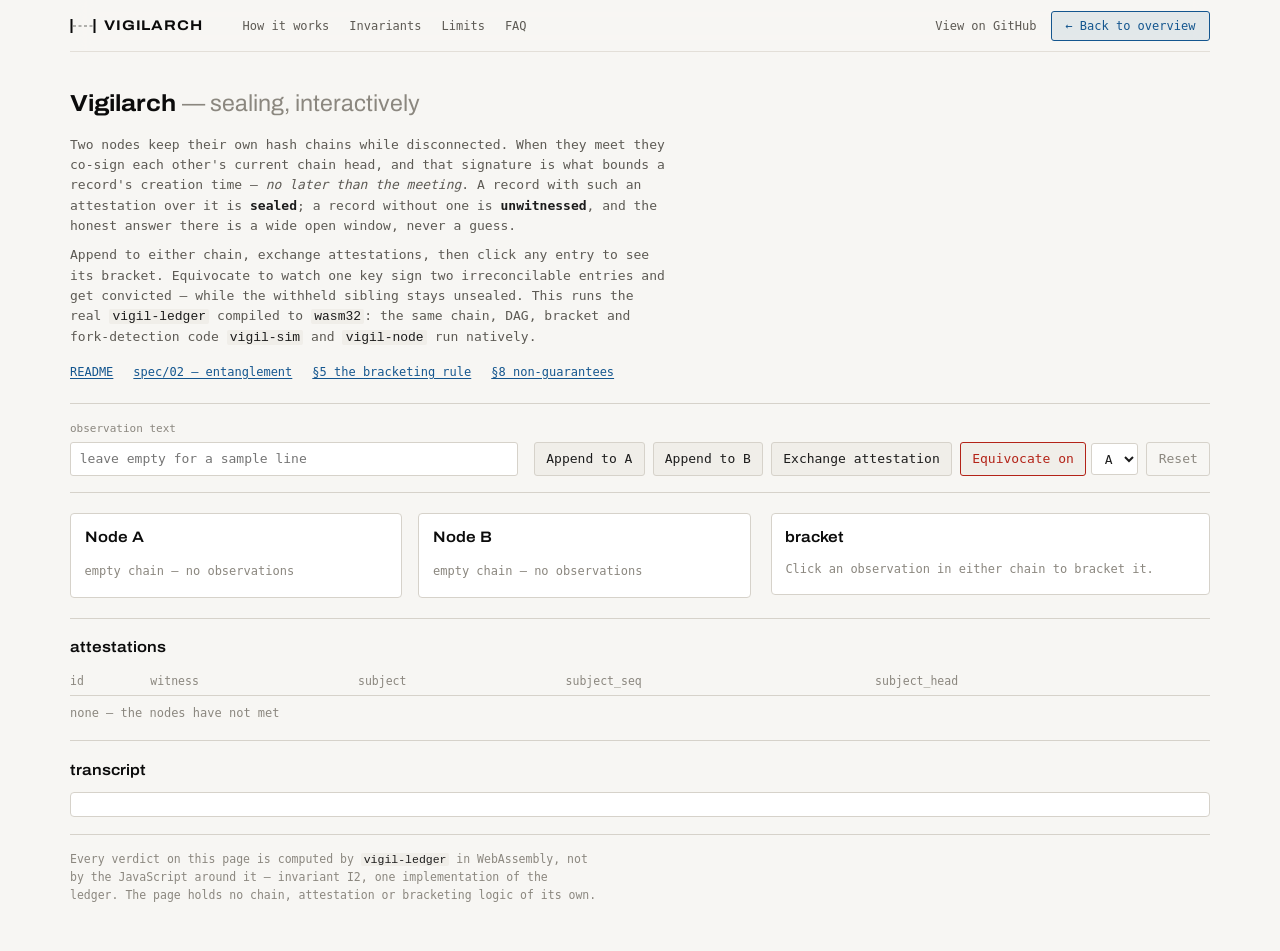
==== web/demo.html @ 1cfc1143 "feat(web): landing page in front of the demo, every claim sourced Adds a landing page at web/index.h" ====
<!doctype html>
<html lang="en">
<head>
<meta charset="utf-8">
<meta name="viewport" content="width=device-width, initial-scale=1">
<title>Vigilarch — sealing, interactively</title>
<meta name="description" content="Two disconnected nodes, one attestation exchange. The real vigil-ledger, compiled to WASM, deciding what is sealed and what is not.">
<link rel="preconnect" href="https://fonts.googleapis.com">
<link rel="preconnect" href="https://fonts.gstatic.com" crossorigin>
<link rel="stylesheet" href="https://fonts.googleapis.com/css2?family=Archivo:wdth,wght@100..125,400..800&display=swap">
<link rel="stylesheet" href="./base.css">
<link rel="stylesheet" href="./style.css">
</head>
<body>

<!-- Shared site chrome. Purely additive: app.js queries this page by id and
     touches nothing here. -->
<header class="sitenav">
  <div class="sitenav-inner">
    <a class="mark" href="./index.html" aria-label="Vigilarch home">
      <svg width="26" height="14" viewBox="0 0 26 14" fill="none" aria-hidden="true">
        <path d="M1.5 1v12" stroke="currentColor" stroke-width="2" stroke-linecap="square"/>
        <path d="M3 7h20" stroke="currentColor" stroke-width="1.2" stroke-dasharray="3 2.5" opacity=".6"/>
        <path d="M24.5 1v12" stroke="currentColor" stroke-width="2" stroke-linecap="square"/>
      </svg>
      <span class="wordmark">VIGILARCH</span>
    </a>
    <nav class="navlinks">
      <a href="./index.html#how">How it works</a>
      <a href="./index.html#invariants">Invariants</a>
      <a href="./index.html#limits">Limits</a>
      <a href="./index.html#faq">FAQ</a>
    </nav>
    <div class="navcta">
      <a class="ghost" href="https://github.com/VampiricCyborg/Vigilarch">View on GitHub</a>
      <a class="btn-primary" href="./index.html">&#8592; Back to overview</a>
    </div>
  </div>
</header>

<header class="strip">
  <h1>Vigilarch <span class="sub">— sealing, interactively</span></h1>
  <p>
    Two nodes keep their own hash chains while disconnected. When they meet they co-sign
    each other's current chain head, and that signature is what bounds a record's creation
    time — <em>no later than the meeting</em>. A record with such an attestation over it is
    <b class="k-sealed">sealed</b>; a record without one is
    <b class="k-unwitnessed">unwitnessed</b>, and the honest answer there is a wide open
    window, never a guess.
  </p>
  <p>
    Append to either chain, exchange attestations, then click any entry to see its bracket.
    Equivocate to watch one key sign two irreconcilable entries and get convicted — while the
    withheld sibling stays unsealed. This runs the real <code>vigil-ledger</code> compiled to
    <code>wasm32</code>: the same chain, DAG, bracket and fork-detection code
    <code>vigil-sim</code> and <code>vigil-node</code> run natively.
  </p>
  <nav class="links">
    <a href="https://github.com/VampiricCyborg/Vigilarch#readme">README</a>
    <a href="https://github.com/VampiricCyborg/Vigilarch/blob/main/spec/02-entanglement.md">spec/02 — entanglement</a>
    <a href="https://github.com/VampiricCyborg/Vigilarch/blob/main/spec/02-entanglement.md#5-the-bracketing-rule">§5 the bracketing rule</a>
    <a href="https://github.com/VampiricCyborg/Vigilarch/blob/main/spec/02-entanglement.md#8-non-guarantees">§8 non-guarantees</a>
  </nav>
</header>

<section class="controls" aria-label="Actions">
  <label class="field">
    <span>observation text</span>
    <input id="note-text" type="text" autocomplete="off" spellcheck="false"
           placeholder="leave empty for a sample line">
  </label>
  <div class="buttons">
    <button id="btn-append-a" type="button">Append to A</button>
    <button id="btn-append-b" type="button">Append to B</button>
    <button id="btn-exchange" type="button">Exchange attestation</button>
    <span class="equiv">
      <button id="btn-equivocate" type="button" class="danger">Equivocate on</button>
      <select id="equiv-node" aria-label="node to equivocate on">
        <option value="a">A</option>
        <option value="b">B</option>
      </select>
    </span>
    <button id="btn-reset" type="button" class="secondary">Reset</button>
  </div>
</section>

<main>
  <div class="nodes">
    <section class="node" id="node-a" aria-label="Node A chain">
      <h2>Node A <span class="pubkey" id="pubkey-a"></span></h2>
      <div class="quarantine-banner" id="quarantine-a" hidden>
        key quarantined — proven equivocation (spec/02 §6.4)
      </div>
      <ol class="chain" id="chain-a"></ol>
      <p class="empty" id="empty-a">empty chain — no observations</p>
    </section>

    <section class="node" id="node-b" aria-label="Node B chain">
      <h2>Node B <span class="pubkey" id="pubkey-b"></span></h2>
      <div class="quarantine-banner" id="quarantine-b" hidden>
        key quarantined — proven equivocation (spec/02 §6.4)
      </div>
      <ol class="chain" id="chain-b"></ol>
      <p class="empty" id="empty-b">empty chain — no observations</p>
    </section>
  </div>

  <aside class="detail" id="detail" aria-live="polite">
    <h2>bracket</h2>
    <div id="detail-body">
      <p class="empty">Click an observation in either chain to bracket it.</p>
    </div>
  </aside>
</main>

<section class="attestations" aria-label="Attestations held">
  <h2>attestations <span class="count" id="att-count"></span></h2>
  <table id="att-table">
    <thead>
      <tr><th>id</th><th>witness</th><th>subject</th><th>subject_seq</th><th>subject_head</th></tr>
    </thead>
    <tbody id="att-body"></tbody>
  </table>
  <p class="empty" id="att-empty">none — the nodes have not met</p>
</section>

<section class="log-wrap" aria-label="Action log">
  <h2>transcript</h2>
  <pre class="log" id="log" tabindex="0"></pre>
</section>

<footer>
  <p>
    Every verdict on this page is computed by <code>vigil-ledger</code> in WebAssembly, not by
    the JavaScript around it — invariant I2, one implementation of the ledger. The page holds
    no chain, attestation or bracketing logic of its own.
  </p>
</footer>

<script type="module" src="./app.js"></script>
</body>
</html>
---- web/base.css ----
/* Vigilarch — shared tokens and site chrome.
 *
 * Linked by both pages: index.html (the landing page) and demo.html (the
 * interactive dashboard). The dashboard's palette came first and is the
 * project's system; this file is that palette lifted out of style.css so the
 * landing page cannot drift from it, plus the few tokens the landing page adds
 * and the header bar the two pages share.
 *
 * Two rules the state colours are held to:
 *
 *   1. --sealed / --unwitnessed / --disputed encode STATE and nothing else: a
 *      ledger verdict, or in two places the page's own (a failed module load is
 *      --disputed, an open gap in the checklist is --unwitnessed, because that
 *      colour already means "not covered" here). They are never spent on
 *      decoration, emphasis or hierarchy.
 *   2. --accent is the structural colour — links, focus rings, interactive
 *      affordances. It is deliberately not one of the three above, so that
 *      "this is clickable" can never be misread as "this is sealed".
 *
 * Dark is the default because the dashboard is a transcript; the light palette
 * is a full second design, not an inversion. */

:root {
  /* --- ground and structure ------------------------------------------- */
  --bg:        #0e1116;   /* the page ground, both pages */
  --bg-deep:   #090c11;   /* landing bands that sit behind the measure */
  --panel:     #151a21;
  --panel-2:   #1b212a;
  --rule:      #2a323d;   /* a stated border */
  --hair:      #1c222b;   /* a structural hairline: band separators, grid */

  /* --- ink -------------------------------------------------------------- */
  --ink:        #ced5df;
  --ink-strong: #eef2f7;  /* display type only */
  --ink-dim:    #8b96a5;
  --ink-faint:  #5c6674;

  /* --- ledger state ----------------------------------------------------- */
  --sealed:      #3fb950;
  --sealed-bg:   #10331a;
  --unwitnessed: #d9a233;
  --unwit-bg:    #33280c;
  --disputed:    #f06a5f;
  --disputed-bg: #3a1512;

  /* --- structural accent ------------------------------------------------ */
  --accent:      #6aa9e0;
  --accent-bg:   rgba(106, 169, 224, 0.11);

  /* --- type ------------------------------------------------------------- */
  --mono: ui-monospace, "SFMono-Regular", "SF Mono", Menlo, Consolas,
          "DejaVu Sans Mono", "Liberation Mono", monospace;
  --display: "Archivo", "Helvetica Neue", Helvetica, Arial, sans-serif;
}

@media (prefers-color-scheme: light) {
  :root {
    --bg:        #f7f6f3;
    --bg-deep:   #efece6;
    --panel:     #ffffff;
    --panel-2:   #f0eee9;
    --rule:      #d6d2ca;
    --hair:      #e3dfd8;

    --ink:        #1c1c1c;
    --ink-strong: #0b0b0b;
    --ink-dim:    #5d5a54;
    --ink-faint:  #8b877f;

    --sealed:      #14733a;
    --sealed-bg:   #e2f2e6;
    --unwitnessed: #8a5d00;
    --unwit-bg:    #faefd6;
    --disputed:    #b32318;
    --disputed-bg: #fbe3e0;

    --accent:      #14568f;
    --accent-bg:   rgba(20, 86, 143, 0.09);
  }
}

/* ===========================================================================
 * Site chrome — the header bar both pages carry, so moving between the
 * landing page and the dashboard does not feel like moving between two sites.
 * =========================================================================== */

.sitenav {
  position: sticky;
  top: 0;
  z-index: 20;
  display: flex;
  align-items: center;
  gap: 1.5rem;
  padding: 0 1.25rem;
  height: 52px;
  background: color-mix(in srgb, var(--bg) 88%, transparent);
  backdrop-filter: blur(10px);
  border-bottom: 1px solid var(--hair);
  font: 12px/1 var(--mono);
}

/* No color-mix support: fall back to the opaque ground rather than to text
 * sliding under a transparent bar. */
@supports not (background: color-mix(in srgb, red 50%, transparent)) {
  .sitenav { background: var(--bg); }
}

.sitenav-inner {
  display: flex;
  align-items: center;
  gap: 1.5rem;
  width: 100%;
  max-width: 1160px;
  margin-inline: auto;
}

/* The mark is the window glyph: two bounded caps with a span between them —
 * the one shape this whole project is about. */
.mark { display: flex; align-items: center; gap: .5rem; text-decoration: none; color: var(--ink-strong); }
.mark svg { display: block; overflow: visible; }
.mark .wordmark {
  font-family: var(--display);
  font-weight: 700;
  font-stretch: 114%;
  font-size: 14px;
  letter-spacing: .06em;
}

.navlinks { display: flex; gap: 1.25rem; margin-left: 1rem; }
.navlinks a { color: var(--ink-dim); text-decoration: none; }
.navlinks a:hover { color: var(--ink); }

.navcta { display: flex; align-items: center; gap: .9rem; margin-left: auto; }
.navcta .ghost { color: var(--ink-dim); text-decoration: none; white-space: nowrap; }
.navcta .ghost:hover { color: var(--ink); }

/* The one filled control on either page. It is --accent, never a state colour:
 * "clickable" must not be able to read as "sealed". */
.btn-primary {
  display: inline-flex;
  align-items: center;
  gap: .5rem;
  padding: .5rem .85rem;
  border: 1px solid var(--accent);
  border-radius: 3px;
  background: var(--accent-bg);
  color: var(--accent);
  text-decoration: none;
  white-space: nowrap;
}
.btn-primary:hover { background: color-mix(in srgb, var(--accent) 18%, transparent); }

a:focus-visible, button:focus-visible, summary:focus-visible, [tabindex]:focus-visible {
  outline: 2px solid var(--accent);
  outline-offset: 2px;
  border-radius: 2px;
}

@media (max-width: 860px) {
  .navlinks { display: none; }
}
---- web/style.css ----
/* Vigilarch demo page.
 *
 * Register: a terminal transcript rendered as a web page. Monospace throughout,
 * dense, no gloss. The one thing this stylesheet is really for is making an open
 * window edge look different from a bounded one at a glance — that distinction is
 * the project's whole point, so it is carried by shape and colour, never by text
 * alone. */

/* --- tokens ---------------------------------------------------------------- */
/* The palette and the shared header bar live in base.css, which the landing page
 * links too, so the two pages cannot drift apart. This sheet only consumes them.
 *
 * Nothing below renames a class or an id: app.js queries this DOM by name, and a
 * restyle that renamed a hook would break the one thing on the page that matters. */

/* --- frame ---------------------------------------------------------------- */

* { box-sizing: border-box; }

/* base.css pads .sitenav for a full-bleed page; this page's body is already a
 * padded 1180px measure, so the bar rides that measure instead. */
.sitenav { padding-inline: 0; margin-bottom: .25rem; }

body {
  margin: 0;
  padding: 0 1.25rem 3rem;
  background: var(--bg);
  color: var(--ink);
  font: 13px/1.55 var(--mono);
  max-width: 1180px;
  margin-inline: auto;
}

/* Headings take the landing page's display face; everything with data in it
 * stays monospace, which is the register the transcript needs. */
h1, h2 {
  font-family: var(--display);
  font-weight: 600;
  font-stretch: 110%;
  letter-spacing: 0;
  color: var(--ink-strong);
}
h2 { font-size: .95rem; }

a { color: var(--accent); text-decoration-thickness: 1px; text-underline-offset: 2px; }

code { color: var(--ink); background: var(--panel-2); padding: 0 .25em; border-radius: 2px; }

/* --- explanatory strip ---------------------------------------------------- */

.strip {
  padding: 1.9rem 0 1.35rem;
  border-bottom: 1px solid var(--rule);
}

.strip h1 { margin: 0 0 .8rem; font-size: 1.45rem; font-weight: 700; }
.strip h1 .sub {
  color: var(--ink-faint);
  font-weight: 400;
  font-stretch: 100%;
}

.strip p {
  margin: 0 0 .6rem;
  max-width: 76ch;
  color: var(--ink-dim);
}

.strip b { color: var(--ink); }
.k-sealed      { color: var(--sealed); }
.k-unwitnessed { color: var(--unwitnessed); }

.links { display: flex; flex-wrap: wrap; gap: 1.25rem; margin-top: .9rem; font-size: 12px; }

/* --- controls ------------------------------------------------------------- */

.controls {
  display: flex;
  flex-wrap: wrap;
  align-items: flex-end;
  gap: 1rem;
  padding: 1rem 0;
  border-bottom: 1px solid var(--rule);
}

.field { display: flex; flex-direction: column; gap: .3rem; flex: 1 1 24rem; }
.field span { font-size: 11px; color: var(--ink-faint); text-transform: lowercase; }

input[type="text"], select {
  font: inherit;
  color: var(--ink);
  background: var(--panel);
  border: 1px solid var(--rule);
  border-radius: 3px;
  padding: .4rem .55rem;
}
input[type="text"] { width: 100%; }
input[type="text"]:focus-visible, select:focus-visible,
button:focus-visible, li:focus-visible, .log:focus-visible {
  outline: 2px solid var(--accent);
  outline-offset: 1px;
}

.buttons { display: flex; flex-wrap: wrap; gap: .5rem; align-items: center; }
.equiv { display: inline-flex; gap: .3rem; align-items: center; }

button {
  font: inherit;
  color: var(--ink);
  background: var(--panel-2);
  border: 1px solid var(--rule);
  border-radius: 3px;
  padding: .4rem .7rem;
  cursor: pointer;
}
button:hover:not(:disabled) { border-color: var(--ink-faint); }
button:disabled { opacity: .38; cursor: not-allowed; }
button.danger:not(:disabled) { color: var(--disputed); border-color: var(--disputed); }
button.secondary { color: var(--ink-faint); background: transparent; margin-left: auto; }

/* --- chains --------------------------------------------------------------- */

main {
  display: grid;
  grid-template-columns: minmax(0, 1.55fr) minmax(0, 1fr);
  gap: 1.25rem;
  padding: 1.25rem 0;
  align-items: start;
}

.nodes { display: grid; grid-template-columns: 1fr 1fr; gap: 1rem; min-width: 0; }

.node {
  background: var(--panel);
  border: 1px solid var(--rule);
  border-radius: 4px;
  padding: .75rem .85rem 1rem;
  min-width: 0;
}

.node h2 { margin: 0 0 .1rem; font-size: .95rem; }
.pubkey { color: var(--ink-faint); font-weight: 400; font-size: 11px; }

.quarantine-banner {
  margin: .5rem 0 .1rem;
  padding: .35rem .5rem;
  font-size: 11px;
  color: var(--disputed);
  background: var(--disputed-bg);
  border-left: 3px solid var(--disputed);
}

.chain { list-style: none; margin: .75rem 0 0; padding: 0; }

.chain li {
  padding: .4rem .5rem;
  margin-bottom: .3rem;
  border: 1px solid var(--rule);
  border-left-width: 3px;
  border-radius: 3px;
  background: var(--panel-2);
  cursor: pointer;
}
/* Hover and selection must not touch the left rule — that edge carries the
 * sealed / unwitnessed / disputed state and may never be repainted by a
 * transient interaction. */
.chain li:hover {
  border-top-color: var(--ink-faint);
  border-right-color: var(--ink-faint);
  border-bottom-color: var(--ink-faint);
}
.chain li[aria-selected="true"] {
  border-top-color: var(--accent);
  border-right-color: var(--accent);
  border-bottom-color: var(--accent);
  box-shadow: 0 0 0 1px var(--accent);
}

/* Sealed / unwitnessed carried on the left rule as well as in the badge. */
.chain li.st-sealed      { border-left-color: var(--sealed); }
.chain li.st-unwitnessed { border-left-color: var(--unwitnessed); }
.chain li.st-disputed    { border-left-color: var(--disputed); background: var(--disputed-bg); }

.row-head {
  display: flex;
  gap: .5rem;
  align-items: baseline;
  font-size: 11px;
  color: var(--ink-faint);
}
.row-head .seq { color: var(--ink-dim); }
.row-head .id  { color: var(--ink); }
.row-head .badge { margin-left: auto; }
.row-text { margin-top: .2rem; color: var(--ink); word-break: break-word; }
.row-prev { font-size: 11px; color: var(--ink-faint); margin-top: .15rem; }

.badge {
  font-size: 10px;
  letter-spacing: .04em;
  text-transform: uppercase;
  padding: .05rem .3rem;
  border-radius: 2px;
  white-space: nowrap;
}
.badge.sealed      { color: var(--sealed);      background: var(--sealed-bg); }
.badge.unwitnessed { color: var(--unwitnessed); background: var(--unwit-bg); }
.badge.disputed    { color: var(--disputed);    background: var(--disputed-bg); }
.badge.fork        { color: var(--disputed);    background: var(--disputed-bg); }

.empty { color: var(--ink-faint); font-size: 12px; margin: .5rem 0 0; }

/* --- detail panel --------------------------------------------------------- */

.detail {
  background: var(--panel);
  border: 1px solid var(--rule);
  border-radius: 4px;
  padding: .75rem .85rem 1rem;
  position: sticky;
  top: .75rem;
  min-width: 0;
}
.detail h2 { margin: 0 0 .6rem; font-size: .95rem; }

.verdict {
  display: flex;
  align-items: center;
  gap: .5rem;
  padding: .45rem .55rem;
  border-radius: 3px;
  font-weight: 600;
  letter-spacing: .03em;
}
.verdict.sealed      { color: var(--sealed);      background: var(--sealed-bg); }
.verdict.unwitnessed { color: var(--unwitnessed); background: var(--unwit-bg); }
.verdict.disputed    { color: var(--disputed);    background: var(--disputed-bg); }
.verdict .glyph { font-size: 1rem; line-height: 1; }

.kv { margin: .8rem 0 0; display: grid; grid-template-columns: max-content 1fr; gap: .25rem .75rem; }
.kv dt { color: var(--ink-faint); font-size: 11px; }
.kv dd { margin: 0; word-break: break-all; }
.kv dd.none { color: var(--ink-faint); }

.detail-note {
  margin: .9rem 0 0;
  padding-top: .7rem;
  border-top: 1px solid var(--rule);
  color: var(--ink-dim);
  font-size: 11.5px;
}

/* --- the unwitnessed window ----------------------------------------------- */
/* An open edge fades out and is dashed; a bounded edge is a solid cap. The two
 * must not be mistaken for one another at a glance. */

.window { margin-top: .9rem; }
.window h3 { margin: 0 0 .45rem; font-size: 11px; color: var(--ink-faint); font-weight: 400; }

.window-bar { display: flex; align-items: stretch; height: 26px; }

.cap {
  width: 10px;
  flex: none;
  border-top: 2px solid;
  border-bottom: 2px solid;
}
.cap.bounded  { border-color: var(--sealed); }
.cap.open     { border-color: var(--unwitnessed); }
.cap.left.bounded  { border-left: 4px solid var(--sealed); }
.cap.right.bounded { border-right: 4px solid var(--sealed); }
.cap.left.open  { border-left: 2px dashed var(--unwitnessed); }
.cap.right.open { border-right: 2px dashed var(--unwitnessed); }

.track {
  flex: 1;
  min-width: 0;
  border-top: 2px solid var(--ink-faint);
  border-bottom: 2px solid var(--ink-faint);
  background: var(--panel-2);
}
/* Fade the fill towards whichever side is open, so "unbounded" reads as
 * unbounded rather than as a tidy interval. */
.window-bar.open-left  .track { background: linear-gradient(90deg, transparent, var(--unwit-bg) 70%); }
.window-bar.open-right .track { background: linear-gradient(270deg, transparent, var(--unwit-bg) 70%); }
.window-bar.open-left.open-right .track {
  background: linear-gradient(90deg, transparent, var(--unwit-bg) 45%, var(--unwit-bg) 55%, transparent);
}

.edges { display: flex; justify-content: space-between; gap: 1rem; margin-top: .3rem; font-size: 11px; }
.edge { max-width: 48%; word-break: break-all; }
.edge.right { text-align: right; }
.edge .kind { display: block; letter-spacing: .03em; text-transform: uppercase; font-size: 10px; }
.edge.bounded .kind { color: var(--sealed); }
.edge.open    .kind { color: var(--unwitnessed); }
.edge .what { color: var(--ink-dim); }

/* --- attestation table ---------------------------------------------------- */

.attestations, .log-wrap {
  border-top: 1px solid var(--rule);
  padding: 1.1rem 0;
}
.attestations h2, .log-wrap h2 { margin: 0 0 .6rem; font-size: .95rem; }
.attestations h2, .log-wrap h2, .detail h2, .window h3 { text-transform: lowercase; }
.count { color: var(--ink-faint); font-weight: 400; font-size: 11px; }

table { border-collapse: collapse; width: 100%; font-size: 11.5px; }
th {
  text-align: left;
  font-weight: 400;
  color: var(--ink-faint);
  border-bottom: 1px solid var(--rule);
  padding: .25rem .5rem .25rem 0;
}
td { padding: .25rem .5rem .25rem 0; border-bottom: 1px solid var(--rule); }
td.who { color: var(--ink); }
td.who.quarantined { color: var(--disputed); }

/* --- transcript ----------------------------------------------------------- */

.log {
  margin: 0;
  padding: .7rem .8rem;
  background: var(--panel);
  border: 1px solid var(--rule);
  border-radius: 4px;
  max-height: 15rem;
  overflow: auto;
  font: inherit;
  color: var(--ink-dim);
  white-space: pre-wrap;
  word-break: break-word;
}
.log .cmd { color: var(--ink); }
.log .ok  { color: var(--sealed); }
.log .warn { color: var(--unwitnessed); }
.log .err { color: var(--disputed); }

footer {
  border-top: 1px solid var(--rule);
  padding-top: 1rem;
  color: var(--ink-faint);
  font-size: 11.5px;
}
footer p { max-width: 76ch; margin: 0; }

/* --- narrow ---------------------------------------------------------------- */

@media (max-width: 900px) {
  main { grid-template-columns: 1fr; }
  .detail { position: static; }
}
@media (max-width: 620px) {
  .nodes { grid-template-columns: 1fr; }
  button.secondary { margin-left: 0; }
}
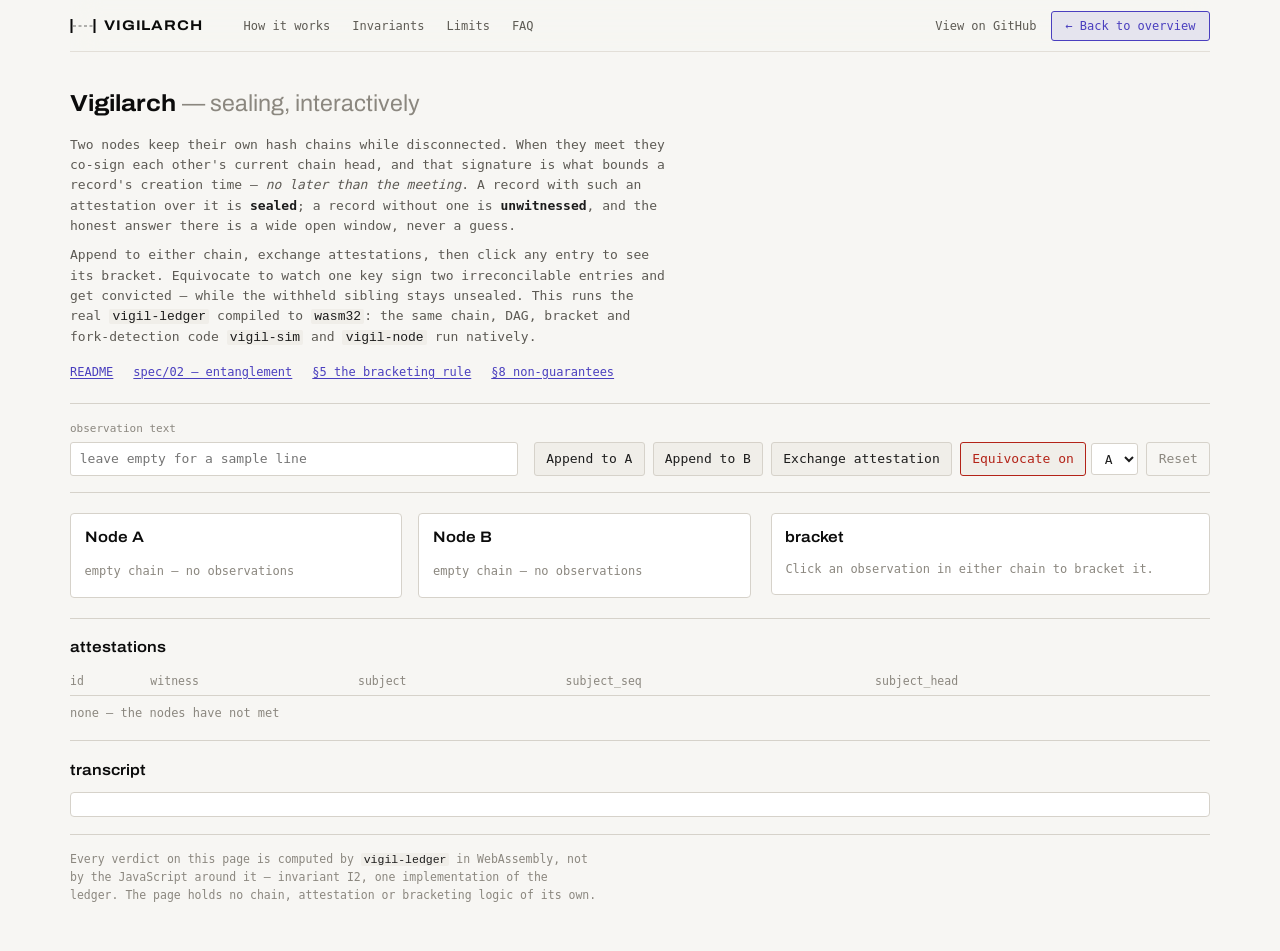
==== commit 8f45600c: "feat(web): shared header behaviour, scroll spy, and section reveal The two pages share a header bar " ====
--- a/web/demo.html
+++ b/web/demo.html
@@ -5,6 +5,7 @@
 <meta name="viewport" content="width=device-width, initial-scale=1">
 <title>Vigilarch — sealing, interactively</title>
 <meta name="description" content="Two disconnected nodes, one attestation exchange. The real vigil-ledger, compiled to WASM, deciding what is sealed and what is not.">
+<link rel="icon" href="data:image/svg+xml,%3Csvg xmlns='http://www.w3.org/2000/svg' viewBox='0 0 26 14'%3E%3Cg stroke='%238d8bf7' fill='none'%3E%3Cpath d='M1.5 1v12' stroke-width='2'/%3E%3Cpath d='M3 7h20' stroke-width='1.2' stroke-dasharray='3 2.5' opacity='.6'/%3E%3Cpath d='M24.5 1v12' stroke-width='2'/%3E%3C/g%3E%3C/svg%3E">
 <link rel="preconnect" href="https://fonts.googleapis.com">
 <link rel="preconnect" href="https://fonts.gstatic.com" crossorigin>
 <link rel="stylesheet" href="https://fonts.googleapis.com/css2?family=Archivo:wdth,wght@100..125,400..800&display=swap">
@@ -25,7 +26,7 @@
       </svg>
       <span class="wordmark">VIGILARCH</span>
     </a>
-    <nav class="navlinks">
+    <nav class="navlinks" id="navmenu">
       <a href="./index.html#how">How it works</a>
       <a href="./index.html#invariants">Invariants</a>
       <a href="./index.html#limits">Limits</a>
@@ -35,6 +36,12 @@
       <a class="ghost" href="https://github.com/VampiricCyborg/Vigilarch">View on GitHub</a>
       <a class="btn-primary" href="./index.html">&#8592; Back to overview</a>
     </div>
+    <!-- Narrow-screen menu. base.css hides it above 860px, where the link row
+         fits in the bar; nav.js is the only thing that toggles it. -->
+    <button class="navtoggle" id="navtoggle" type="button"
+            aria-expanded="false" aria-controls="navmenu" aria-label="Open navigation">
+      <span class="bars" aria-hidden="true"></span>
+    </button>
   </div>
 </header>
 
@@ -137,6 +144,7 @@
   </p>
 </footer>
 
+<script type="module" src="./nav.js"></script>
 <script type="module" src="./app.js"></script>
 </body>
 </html>
--- a/web/base.css
+++ b/web/base.css
@@ -17,17 +17,28 @@
  *      affordances. It is deliberately not one of the three above, so that
  *      "this is clickable" can never be misread as "this is sealed".
  *
+ * The accent is an indigo-violet. It was picked over teal on rule 2 alone:
+ * teal sits close enough to --sealed that a hovered control and a sealed
+ * verdict could be confused at a glance, and that is the one confusion this
+ * palette cannot afford. Violet collides with nothing in the state set, and
+ * two entangled histories is roughly what it is standing in for.
+ *
  * Dark is the default because the dashboard is a transcript; the light palette
  * is a full second design, not an inversion. */
 
 :root {
-  /* --- ground and structure ------------------------------------------- */
-  --bg:        #0e1116;   /* the page ground, both pages */
-  --bg-deep:   #090c11;   /* landing bands that sit behind the measure */
-  --panel:     #151a21;
-  --panel-2:   #1b212a;
-  --rule:      #2a323d;   /* a stated border */
-  --hair:      #1c222b;   /* a structural hairline: band separators, grid */
+  /* --- ground and structure -------------------------------------------
+   * Three depths, not one. --bg-sunken sits BEHIND the page plane (the
+   * ticker), --bg / --bg-deep are the plane itself, and --panel / --panel-2
+   * sit in front of it. A surface that means "recessed" and a surface that
+   * means "raised" must not be the same rectangle in two positions. */
+  --bg:        #0a0d12;   /* the page ground, both pages */
+  --bg-deep:   #070910;   /* landing bands that sit behind the measure */
+  --bg-sunken: #05070b;   /* recessed: the ticker rail */
+  --panel:     #141a23;
+  --panel-2:   #1a212b;
+  --rule:      #29313d;   /* a stated border */
+  --hair:      #1b212b;   /* a structural hairline: band separators, grid */
 
   /* --- ink -------------------------------------------------------------- */
   --ink:        #ced5df;
@@ -44,8 +55,24 @@
   --disputed-bg: #3a1512;
 
   /* --- structural accent ------------------------------------------------ */
-  --accent:      #6aa9e0;
-  --accent-bg:   rgba(106, 169, 224, 0.11);
+  --accent:      #8d8bf7;
+  --accent-bg:   rgba(141, 139, 247, 0.13);
+  --accent-line: rgba(141, 139, 247, 0.26);  /* separators, quiet edges */
+  --accent-glow: rgba(141, 139, 247, 0.30);  /* haloes on raised surfaces */
+  --accent-wash: rgba(141, 139, 247, 0.085); /* the two focal gradients */
+
+  /* --- page texture ------------------------------------------------------
+   * A sparse dot grid, low enough in contrast to read as paper rather than as
+   * pattern. It is the one piece of decoration on the page and it is at least
+   * about the subject: a lattice of points with nothing joining them until a
+   * meeting does. */
+  --grid-dot:  rgba(150, 168, 210, 0.055);
+  --grid-size: 26px;
+
+  /* --- elevation --------------------------------------------------------- */
+  --shadow-lift: 0 18px 44px -22px rgba(0, 0, 0, 0.85);
+  --shadow-inset: inset 0 7px 16px -10px rgba(0, 0, 0, 0.95),
+                  inset 0 -7px 16px -10px rgba(0, 0, 0, 0.9);
 
   /* --- type ------------------------------------------------------------- */
   --mono: ui-monospace, "SFMono-Regular", "SF Mono", Menlo, Consolas,
@@ -57,6 +84,7 @@
   :root {
     --bg:        #f7f6f3;
     --bg-deep:   #efece6;
+    --bg-sunken: #e6e2da;
     --panel:     #ffffff;
     --panel-2:   #f0eee9;
     --rule:      #d6d2ca;
@@ -74,9 +102,28 @@
     --disputed:    #b32318;
     --disputed-bg: #fbe3e0;
 
-    --accent:      #14568f;
-    --accent-bg:   rgba(20, 86, 143, 0.09);
+    --accent:      #4a3fbf;
+    --accent-bg:   rgba(74, 63, 191, 0.10);
+    --accent-line: rgba(74, 63, 191, 0.24);
+    --accent-glow: rgba(74, 63, 191, 0.22);
+    --accent-wash: rgba(74, 63, 191, 0.055);
+
+    --grid-dot:  rgba(60, 55, 90, 0.055);
+
+    --shadow-lift: 0 18px 40px -24px rgba(40, 36, 60, 0.45);
+    --shadow-inset: inset 0 7px 16px -12px rgba(40, 36, 60, 0.38),
+                    inset 0 -7px 16px -12px rgba(40, 36, 60, 0.32);
   }
+}
+
+/* Anchor navigation glides rather than jumps, and stops clear of the sticky
+ * bar instead of underneath it. */
+html {
+  scroll-behavior: smooth;
+  scroll-padding-top: 4.5rem;
+}
+@media (prefers-reduced-motion: reduce) {
+  html { scroll-behavior: auto; }
 }
 
 /* ===========================================================================
@@ -87,22 +134,33 @@
 .sitenav {
   position: sticky;
   top: 0;
-  z-index: 20;
+  z-index: 40;
   display: flex;
   align-items: center;
   gap: 1.5rem;
   padding: 0 1.25rem;
   height: 52px;
-  background: color-mix(in srgb, var(--bg) 88%, transparent);
-  backdrop-filter: blur(10px);
+  background: color-mix(in srgb, var(--bg) 78%, transparent);
+  backdrop-filter: blur(14px) saturate(1.35);
+  -webkit-backdrop-filter: blur(14px) saturate(1.35);
   border-bottom: 1px solid var(--hair);
   font: 12px/1 var(--mono);
+  transition: background .25s ease, border-color .25s ease, box-shadow .25s ease;
+}
+
+/* Once the page has moved under it the bar earns a little more presence: a
+ * denser ground and a hairline of accent, so it reads as a layer above the
+ * content rather than as part of the first section. */
+.sitenav.is-stuck {
+  background: color-mix(in srgb, var(--bg) 90%, transparent);
+  border-bottom-color: color-mix(in srgb, var(--accent) 22%, var(--hair));
+  box-shadow: 0 14px 34px -26px rgba(0, 0, 0, 0.95);
 }
 
 /* No color-mix support: fall back to the opaque ground rather than to text
  * sliding under a transparent bar. */
 @supports not (background: color-mix(in srgb, red 50%, transparent)) {
-  .sitenav { background: var(--bg); }
+  .sitenav, .sitenav.is-stuck { background: var(--bg); }
 }
 
 .sitenav-inner {
@@ -117,7 +175,8 @@
 /* The mark is the window glyph: two bounded caps with a span between them —
  * the one shape this whole project is about. */
 .mark { display: flex; align-items: center; gap: .5rem; text-decoration: none; color: var(--ink-strong); }
-.mark svg { display: block; overflow: visible; }
+.mark svg { display: block; overflow: visible; transition: color .2s ease; }
+.mark:hover svg { color: var(--accent); }
 .mark .wordmark {
   font-family: var(--display);
   font-weight: 700;
@@ -127,12 +186,56 @@
 }
 
 .navlinks { display: flex; gap: 1.25rem; margin-left: 1rem; }
-.navlinks a { color: var(--ink-dim); text-decoration: none; }
+
+/* A link says where it goes on hover, and the bar says where you are: the same
+ * rule slides in under a hovered link and stays put under the section the page
+ * is currently scrolled into. */
+.navlinks a {
+  position: relative;
+  padding: .35rem 1px;
+  color: var(--ink-dim);
+  text-decoration: none;
+  transition: color .18s ease;
+}
+.navlinks a::after {
+  content: "";
+  position: absolute;
+  left: 0;
+  right: 0;
+  bottom: .05rem;
+  height: 1px;
+  background: var(--accent);
+  transform: scaleX(0);
+  transform-origin: left center;
+  transition: transform .22s cubic-bezier(.22, .61, .36, 1);
+}
 .navlinks a:hover { color: var(--ink); }
+.navlinks a:hover::after { transform: scaleX(1); }
+.navlinks a.is-active { color: var(--accent); }
+.navlinks a.is-active::after { transform: scaleX(1); }
 
 .navcta { display: flex; align-items: center; gap: .9rem; margin-left: auto; }
-.navcta .ghost { color: var(--ink-dim); text-decoration: none; white-space: nowrap; }
+.navcta .ghost {
+  position: relative;
+  color: var(--ink-dim);
+  text-decoration: none;
+  white-space: nowrap;
+  transition: color .18s ease;
+}
+.navcta .ghost::after {
+  content: "";
+  position: absolute;
+  left: 0;
+  right: 0;
+  bottom: -.3rem;
+  height: 1px;
+  background: var(--accent);
+  transform: scaleX(0);
+  transform-origin: left center;
+  transition: transform .22s cubic-bezier(.22, .61, .36, 1);
+}
 .navcta .ghost:hover { color: var(--ink); }
+.navcta .ghost:hover::after { transform: scaleX(1); }
 
 /* The one filled control on either page. It is --accent, never a state colour:
  * "clickable" must not be able to read as "sealed". */
@@ -147,8 +250,14 @@
   color: var(--accent);
   text-decoration: none;
   white-space: nowrap;
-}
-.btn-primary:hover { background: color-mix(in srgb, var(--accent) 18%, transparent); }
+  transition: background .2s ease, box-shadow .2s ease, transform .2s ease;
+}
+.btn-primary:hover {
+  background: color-mix(in srgb, var(--accent) 20%, transparent);
+  box-shadow: 0 8px 22px -10px var(--accent-glow);
+  transform: translateY(-1px);
+}
+.btn-primary:active { transform: translateY(0); }
 
 a:focus-visible, button:focus-visible, summary:focus-visible, [tabindex]:focus-visible {
   outline: 2px solid var(--accent);
@@ -156,6 +265,92 @@
   border-radius: 2px;
 }
 
+/* --- the narrow-screen menu -------------------------------------------------
+ * Below 860px the link row has nowhere to sit, so the bar becomes a two-row
+ * panel: the mark and the one primary action stay on the top row with the
+ * toggle, and the section links plus the repository link drop underneath when
+ * it is opened. `display: contents` on .navcta is what lets its two children
+ * take different rows without the markup being rearranged for one breakpoint.
+ * Closed, nothing is rendered but the toggle; there is no off-screen drawer to
+ * trap focus in. */
+
+.navtoggle {
+  display: none;
+  align-items: center;
+  justify-content: center;
+  width: 34px;
+  height: 30px;
+  padding: 0;
+  background: transparent;
+  border: 1px solid var(--rule);
+  border-radius: 3px;
+  color: var(--ink-dim);
+  cursor: pointer;
+  transition: color .18s ease, border-color .18s ease, box-shadow .2s ease;
+}
+.navtoggle:hover {
+  color: var(--accent);
+  border-color: color-mix(in srgb, var(--accent) 50%, transparent);
+  box-shadow: 0 6px 18px -10px var(--accent-glow);
+}
+
+.navtoggle .bars { position: relative; display: block; }
+.navtoggle .bars,
+.navtoggle .bars::before,
+.navtoggle .bars::after {
+  width: 15px;
+  height: 1.5px;
+  background: currentColor;
+  transition: transform .22s cubic-bezier(.22, .61, .36, 1), background-color .15s ease;
+}
+.navtoggle .bars::before,
+.navtoggle .bars::after { content: ""; position: absolute; left: 0; }
+.navtoggle .bars::before { top: -5px; }
+.navtoggle .bars::after  { top:  5px; }
+
+.sitenav.is-open .navtoggle { color: var(--accent); border-color: color-mix(in srgb, var(--accent) 50%, transparent); }
+.sitenav.is-open .navtoggle .bars { background: transparent; }
+.sitenav.is-open .navtoggle .bars::before { transform: translateY(5px) rotate(45deg); }
+.sitenav.is-open .navtoggle .bars::after  { transform: translateY(-5px) rotate(-45deg); }
+
 @media (max-width: 860px) {
-  .navlinks { display: none; }
-}
+  .sitenav { height: auto; min-height: 52px; }
+  .sitenav-inner { flex-wrap: wrap; row-gap: 0; min-height: 52px; padding-block: .6rem; }
+
+  .navcta { display: contents; }
+  .navcta .btn-primary { order: 2; margin-left: auto; }
+  .navtoggle { display: inline-flex; order: 3; }
+  .navlinks { order: 4; flex-basis: 100%; margin-left: 0; }
+  .navcta .ghost { order: 5; flex-basis: 100%; }
+
+  .navlinks, .navcta .ghost { display: none; }
+
+  .sitenav.is-open .navlinks { display: flex; flex-direction: column; gap: 0; }
+  .sitenav.is-open .navcta .ghost { display: block; }
+
+  .sitenav.is-open .navlinks a,
+  .sitenav.is-open .navcta .ghost {
+    padding: .85rem .15rem;
+    border-top: 1px solid var(--hair);
+  }
+  .sitenav.is-open .navlinks a::after,
+  .sitenav.is-open .navcta .ghost::after { bottom: -1px; }
+  .sitenav.is-open .navcta .ghost { padding-bottom: 1rem; }
+}
+
+@media (max-width: 420px) {
+  .sitenav { padding-inline: .85rem; }
+  .sitenav-inner { gap: .6rem; }
+  .navcta .btn-primary { padding: .45rem .6rem; }
+}
+
+/* Motion is an enhancement everywhere on this site; the lift and the slide are
+ * the first things to go. */
+@media (prefers-reduced-motion: reduce) {
+  .btn-primary:hover { transform: none; }
+  .navlinks a::after,
+  .navcta .ghost::after,
+  .navtoggle .bars,
+  .navtoggle .bars::before,
+  .navtoggle .bars::after { transition: none; }
+}
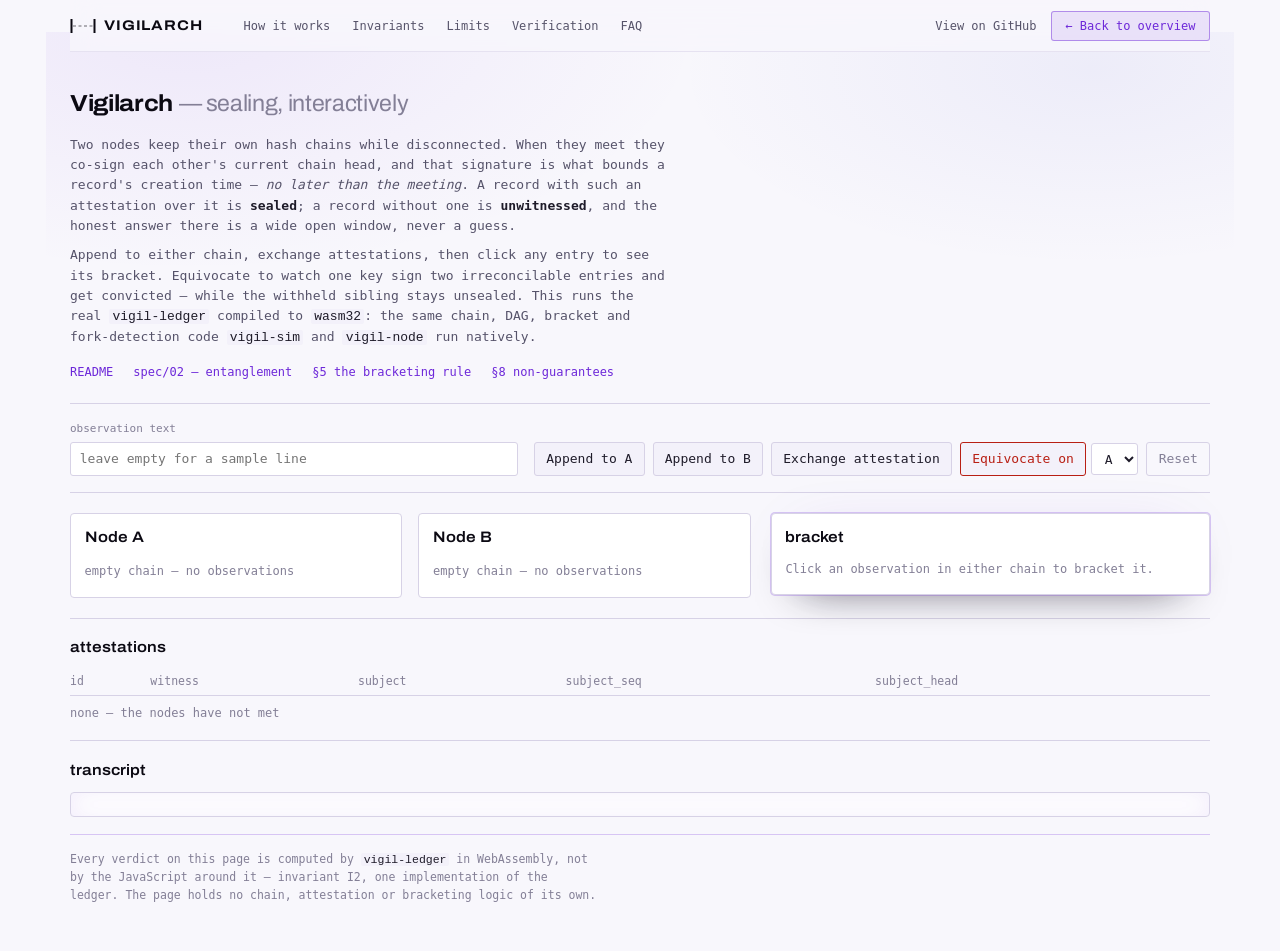
==== commit cc85bbcf: "feat(web): live SVG figures, flash animations, and verification section landing.js: - add five live " ====
--- a/web/demo.html
+++ b/web/demo.html
@@ -30,6 +30,7 @@
       <a href="./index.html#how">How it works</a>
       <a href="./index.html#invariants">Invariants</a>
       <a href="./index.html#limits">Limits</a>
+      <a href="./index.html#verification">Verification</a>
       <a href="./index.html#faq">FAQ</a>
     </nav>
     <div class="navcta">
--- a/web/base.css
+++ b/web/base.css
@@ -1,27 +1,37 @@
 /* Vigilarch — shared tokens and site chrome.
  *
  * Linked by both pages: index.html (the landing page) and demo.html (the
- * interactive dashboard). The dashboard's palette came first and is the
- * project's system; this file is that palette lifted out of style.css so the
- * landing page cannot drift from it, plus the few tokens the landing page adds
- * and the header bar the two pages share.
- *
- * Two rules the state colours are held to:
- *
- *   1. --sealed / --unwitnessed / --disputed encode STATE and nothing else: a
- *      ledger verdict, or in two places the page's own (a failed module load is
- *      --disputed, an open gap in the checklist is --unwitnessed, because that
- *      colour already means "not covered" here). They are never spent on
- *      decoration, emphasis or hierarchy.
- *   2. --accent is the structural colour — links, focus rings, interactive
- *      affordances. It is deliberately not one of the three above, so that
- *      "this is clickable" can never be misread as "this is sealed".
- *
- * The accent is an indigo-violet. It was picked over teal on rule 2 alone:
- * teal sits close enough to --sealed that a hovered control and a sealed
- * verdict could be confused at a glance, and that is the one confusion this
- * palette cannot afford. Violet collides with nothing in the state set, and
- * two entangled histories is roughly what it is standing in for.
+ * interactive dashboard). One palette, so the two pages cannot drift apart.
+ *
+ * ---------------------------------------------------------------------------
+ * The colour contract. Read this before changing a hex value.
+ * ---------------------------------------------------------------------------
+ *
+ *   1. --sealed / --unwitnessed / --disputed encode LEDGER STATE and nothing
+ *      else: green is a verified or sealed verdict, amber is uncertainty — an
+ *      unwitnessed record, an open window edge, an open gap in the checklist —
+ *      and red is a violation: tampering, a fork, a quarantined key. They are
+ *      never spent on decoration, emphasis or hierarchy, on either page.
+ *
+ *   2. --accent is the SYSTEM's own colour — Vigilarch itself, the structure of
+ *      the page, links, focus rings, diagrams, interactive affordances. It is
+ *      purple, it is dominant, and it is never a status. "This is clickable"
+ *      and "this is cryptographic machinery" may share a colour; "this is
+ *      clickable" and "this is sealed" may not.
+ *
+ * The accent is purple rather than teal on rule 2 alone: teal sits close enough
+ * to --sealed that a hovered control and a sealed verdict could be confused at
+ * a glance, and that is the one confusion this palette cannot afford. Purple
+ * collides with nothing in the state set.
+ *
+ * Because purple is now the dominant hue rather than a light accent, the three
+ * state colours were re-picked against the purple grounds rather than against
+ * the old near-neutral ones: the green was pushed towards emerald, the amber
+ * towards a warmer yellow and the red away from salmon, so that none of the
+ * three can read as "purple with a tint" on --panel or --panel-2. The magenta
+ * that appears in the hero and section washes is a BACKGROUND value only, held
+ * under 10% alpha, and never becomes a foreground colour — that is what keeps
+ * it from competing with --disputed.
  *
  * Dark is the default because the dashboard is a transcript; the light palette
  * is a full second design, not an inversion. */
@@ -31,46 +41,67 @@
    * Three depths, not one. --bg-sunken sits BEHIND the page plane (the
    * ticker), --bg / --bg-deep are the plane itself, and --panel / --panel-2
    * sit in front of it. A surface that means "recessed" and a surface that
-   * means "raised" must not be the same rectangle in two positions. */
-  --bg:        #0a0d12;   /* the page ground, both pages */
-  --bg-deep:   #070910;   /* landing bands that sit behind the measure */
-  --bg-sunken: #05070b;   /* recessed: the ticker rail */
-  --panel:     #141a23;
-  --panel-2:   #1a212b;
-  --rule:      #29313d;   /* a stated border */
-  --hair:      #1b212b;   /* a structural hairline: band separators, grid */
+   * means "raised" must not be the same rectangle in two positions.
+   *
+   * All five carry a violet cast rather than a neutral one, so that a purple
+   * glow laid over them reads as light on the same material instead of as a
+   * sticker. */
+  --bg:        #08070f;   /* the page ground, both pages */
+  --bg-deep:   #0b0916;   /* landing bands that sit behind the measure */
+  --bg-sunken: #050409;   /* recessed: the ticker rail */
+  --panel:     #14111f;
+  --panel-2:   #1b1729;
+  --rule:      #332c49;   /* a stated border */
+  --hair:      #211b31;   /* a structural hairline: band separators, grid */
 
   /* --- ink -------------------------------------------------------------- */
-  --ink:        #ced5df;
-  --ink-strong: #eef2f7;  /* display type only */
-  --ink-dim:    #8b96a5;
-  --ink-faint:  #5c6674;
-
-  /* --- ledger state ----------------------------------------------------- */
-  --sealed:      #3fb950;
-  --sealed-bg:   #10331a;
-  --unwitnessed: #d9a233;
-  --unwit-bg:    #33280c;
-  --disputed:    #f06a5f;
-  --disputed-bg: #3a1512;
-
-  /* --- structural accent ------------------------------------------------ */
-  --accent:      #8d8bf7;
-  --accent-bg:   rgba(141, 139, 247, 0.13);
-  --accent-line: rgba(141, 139, 247, 0.26);  /* separators, quiet edges */
-  --accent-glow: rgba(141, 139, 247, 0.30);  /* haloes on raised surfaces */
-  --accent-wash: rgba(141, 139, 247, 0.085); /* the two focal gradients */
+  --ink:        #ccccdb;
+  --ink-strong: #f1eef9;  /* display type only */
+  --ink-dim:    #918ea8;
+  --ink-faint:  #635f7a;
+
+  /* --- ledger state -----------------------------------------------------
+   * Checked against --panel and --panel-2 with the purple washes over them:
+   * each of the three is unambiguous at a glance and none of them reads as a
+   * tinted purple. */
+  --sealed:      #35d16b;
+  --sealed-bg:   #072d18;
+  --unwitnessed: #ffb224;
+  --unwit-bg:    #332409;
+  --disputed:    #ff5b4e;
+  --disputed-bg: #3b1210;
+
+  /* --- the system accent ------------------------------------------------
+   * --accent is the working purple, used for text and 1px lines and therefore
+   * held to a text contrast ratio on --bg. --accent-hi is its higher-contrast
+   * partner, whichever direction that is in the current theme: lavender on
+   * dark, near-indigo on light. --accent-deep is the far end of every gradient
+   * and is a BACKGROUND value only. */
+  --accent:      #a878ff;
+  --accent-hi:   #cbb0ff;
+  --accent-deep: #6533cc;
+
+  --accent-bg:   rgba(168, 120, 255, 0.14);
+  --accent-line: rgba(168, 120, 255, 0.30);  /* separators, quiet edges */
+  --accent-edge: rgba(168, 120, 255, 0.52);  /* a stated purple border */
+  --accent-glow: rgba(168, 120, 255, 0.42);  /* haloes on raised surfaces */
+  --accent-wash: rgba(168, 120, 255, 0.11);  /* the focal gradients */
+
+  /* Background-only companions to the accent, for washes with some movement
+   * in them. Never foreground: the magenta is close enough to --disputed in
+   * hue that a magenta glyph beside a red one would be a real regression. */
+  --wash-magenta: rgba(214, 108, 224, 0.085);
+  --wash-indigo:  rgba(104, 108, 240, 0.10);
 
   /* --- page texture ------------------------------------------------------
    * A sparse dot grid, low enough in contrast to read as paper rather than as
-   * pattern. It is the one piece of decoration on the page and it is at least
-   * about the subject: a lattice of points with nothing joining them until a
-   * meeting does. */
-  --grid-dot:  rgba(150, 168, 210, 0.055);
+   * pattern. It is at least about the subject: a lattice of points with
+   * nothing joining them until a meeting does. */
+  --grid-dot:  rgba(170, 150, 235, 0.065);
   --grid-size: 26px;
 
   /* --- elevation --------------------------------------------------------- */
-  --shadow-lift: 0 18px 44px -22px rgba(0, 0, 0, 0.85);
+  --shadow-lift: 0 18px 44px -22px rgba(0, 0, 0, 0.88);
   --shadow-inset: inset 0 7px 16px -10px rgba(0, 0, 0, 0.95),
                   inset 0 -7px 16px -10px rgba(0, 0, 0, 0.9);
 
@@ -78,44 +109,57 @@
   --mono: ui-monospace, "SFMono-Regular", "SF Mono", Menlo, Consolas,
           "DejaVu Sans Mono", "Liberation Mono", monospace;
   --display: "Archivo", "Helvetica Neue", Helvetica, Arial, sans-serif;
+
+  /* --- motion ------------------------------------------------------------
+   * One easing curve for everything that moves, so the page has a single
+   * hand. Fast enough to feel like a response, never a performance. */
+  --ease: cubic-bezier(.22, .61, .36, 1);
+  --t-fast: .16s;
+  --t: .22s;
 }
 
 @media (prefers-color-scheme: light) {
   :root {
-    --bg:        #f7f6f3;
-    --bg-deep:   #efece6;
-    --bg-sunken: #e6e2da;
+    --bg:        #f8f7fc;
+    --bg-deep:   #f1eff8;
+    --bg-sunken: #e7e3f1;
     --panel:     #ffffff;
-    --panel-2:   #f0eee9;
-    --rule:      #d6d2ca;
-    --hair:      #e3dfd8;
-
-    --ink:        #1c1c1c;
-    --ink-strong: #0b0b0b;
-    --ink-dim:    #5d5a54;
-    --ink-faint:  #8b877f;
-
-    --sealed:      #14733a;
-    --sealed-bg:   #e2f2e6;
-    --unwitnessed: #8a5d00;
-    --unwit-bg:    #faefd6;
-    --disputed:    #b32318;
-    --disputed-bg: #fbe3e0;
-
-    --accent:      #4a3fbf;
-    --accent-bg:   rgba(74, 63, 191, 0.10);
-    --accent-line: rgba(74, 63, 191, 0.24);
-    --accent-glow: rgba(74, 63, 191, 0.22);
-    --accent-wash: rgba(74, 63, 191, 0.055);
-
-    --grid-dot:  rgba(60, 55, 90, 0.055);
-
-    --shadow-lift: 0 18px 40px -24px rgba(40, 36, 60, 0.45);
-    --shadow-inset: inset 0 7px 16px -12px rgba(40, 36, 60, 0.38),
-                    inset 0 -7px 16px -12px rgba(40, 36, 60, 0.32);
+    --panel-2:   #f3f1fa;
+    --rule:      #d7d2e6;
+    --hair:      #e6e2f1;
+
+    --ink:        #1e1b29;
+    --ink-strong: #0b0912;
+    --ink-dim:    #56536a;
+    --ink-faint:  #837f96;
+
+    --sealed:      #10703a;
+    --sealed-bg:   #dff2e6;
+    --unwitnessed: #8a5800;
+    --unwit-bg:    #faeed4;
+    --disputed:    #b81f14;
+    --disputed-bg: #fbe2df;
+
+    --accent:      #6d28d9;
+    --accent-hi:   #4c1d95;
+    --accent-deep: #a878ff;
+
+    --accent-bg:   rgba(109, 40, 217, 0.10);
+    --accent-line: rgba(109, 40, 217, 0.24);
+    --accent-edge: rgba(109, 40, 217, 0.46);
+    --accent-glow: rgba(109, 40, 217, 0.26);
+    --accent-wash: rgba(109, 40, 217, 0.07);
+
+    --wash-magenta: rgba(168, 40, 180, 0.055);
+    --wash-indigo:  rgba(60, 64, 200, 0.06);
+
+    --grid-dot:  rgba(80, 55, 150, 0.07);
+
+    --shadow-lift: 0 18px 40px -24px rgba(50, 36, 90, 0.45);
+    --shadow-inset: inset 0 7px 16px -12px rgba(50, 36, 90, 0.38),
+                    inset 0 -7px 16px -12px rgba(50, 36, 90, 0.32);
   }
 }
-
 /* Anchor navigation glides rather than jumps, and stops clear of the sticky
  * bar instead of underneath it. */
 html {
@@ -141,20 +185,22 @@
   padding: 0 1.25rem;
   height: 52px;
   background: color-mix(in srgb, var(--bg) 78%, transparent);
-  backdrop-filter: blur(14px) saturate(1.35);
-  -webkit-backdrop-filter: blur(14px) saturate(1.35);
+  backdrop-filter: blur(14px) saturate(1.4);
+  -webkit-backdrop-filter: blur(14px) saturate(1.4);
   border-bottom: 1px solid var(--hair);
   font: 12px/1 var(--mono);
-  transition: background .25s ease, border-color .25s ease, box-shadow .25s ease;
+  transition: background var(--t) ease, border-color var(--t) ease, box-shadow var(--t) ease;
 }
 
 /* Once the page has moved under it the bar earns a little more presence: a
- * denser ground and a hairline of accent, so it reads as a layer above the
- * content rather than as part of the first section. */
+ * denser ground, a purple hairline and a thin wash of the system colour along
+ * its lower edge, so it reads as a layer above the content rather than as part
+ * of the first section. */
 .sitenav.is-stuck {
   background: color-mix(in srgb, var(--bg) 90%, transparent);
-  border-bottom-color: color-mix(in srgb, var(--accent) 22%, var(--hair));
-  box-shadow: 0 14px 34px -26px rgba(0, 0, 0, 0.95);
+  border-bottom-color: var(--accent-line);
+  box-shadow: 0 14px 34px -26px rgba(0, 0, 0, 0.95),
+              0 1px 12px -6px var(--accent-glow);
 }
 
 /* No color-mix support: fall back to the opaque ground rather than to text
@@ -175,8 +221,8 @@
 /* The mark is the window glyph: two bounded caps with a span between them —
  * the one shape this whole project is about. */
 .mark { display: flex; align-items: center; gap: .5rem; text-decoration: none; color: var(--ink-strong); }
-.mark svg { display: block; overflow: visible; transition: color .2s ease; }
-.mark:hover svg { color: var(--accent); }
+.mark svg { display: block; overflow: visible; transition: color var(--t) ease, filter var(--t) ease; }
+.mark:hover svg { color: var(--accent); filter: drop-shadow(0 0 6px var(--accent-glow)); }
 .mark .wordmark {
   font-family: var(--display);
   font-weight: 700;
@@ -188,14 +234,14 @@
 .navlinks { display: flex; gap: 1.25rem; margin-left: 1rem; }
 
 /* A link says where it goes on hover, and the bar says where you are: the same
- * rule slides in under a hovered link and stays put under the section the page
- * is currently scrolled into. */
+ * rule slides in under a hovered link and stays put, lit, under the section the
+ * page is currently scrolled into. */
 .navlinks a {
   position: relative;
   padding: .35rem 1px;
   color: var(--ink-dim);
   text-decoration: none;
-  transition: color .18s ease;
+  transition: color var(--t-fast) ease;
 }
 .navlinks a::after {
   content: "";
@@ -207,12 +253,15 @@
   background: var(--accent);
   transform: scaleX(0);
   transform-origin: left center;
-  transition: transform .22s cubic-bezier(.22, .61, .36, 1);
+  transition: transform var(--t) var(--ease), box-shadow var(--t) ease;
 }
 .navlinks a:hover { color: var(--ink); }
 .navlinks a:hover::after { transform: scaleX(1); }
 .navlinks a.is-active { color: var(--accent); }
-.navlinks a.is-active::after { transform: scaleX(1); }
+.navlinks a.is-active::after {
+  transform: scaleX(1);
+  box-shadow: 0 0 8px 0 var(--accent-glow);
+}
 
 .navcta { display: flex; align-items: center; gap: .9rem; margin-left: auto; }
 .navcta .ghost {
@@ -220,7 +269,7 @@
   color: var(--ink-dim);
   text-decoration: none;
   white-space: nowrap;
-  transition: color .18s ease;
+  transition: color var(--t-fast) ease;
 }
 .navcta .ghost::after {
   content: "";
@@ -232,31 +281,57 @@
   background: var(--accent);
   transform: scaleX(0);
   transform-origin: left center;
-  transition: transform .22s cubic-bezier(.22, .61, .36, 1);
+  transition: transform var(--t) var(--ease);
 }
 .navcta .ghost:hover { color: var(--ink); }
 .navcta .ghost:hover::after { transform: scaleX(1); }
 
 /* The one filled control on either page. It is --accent, never a state colour:
- * "clickable" must not be able to read as "sealed". */
+ * "clickable" must not be able to read as "sealed".
+ *
+ * The hover is a directional sweep — a band of light crossing left to right —
+ * rather than a flat brightening, so the button reads as a thing that responds
+ * rather than a rectangle that changes value. It is a ::before behind the
+ * label, so it can never obscure the text. */
 .btn-primary {
+  position: relative;
+  isolation: isolate;
+  overflow: hidden;
   display: inline-flex;
   align-items: center;
   gap: .5rem;
   padding: .5rem .85rem;
-  border: 1px solid var(--accent);
+  border: 1px solid var(--accent-edge);
   border-radius: 3px;
   background: var(--accent-bg);
   color: var(--accent);
   text-decoration: none;
   white-space: nowrap;
-  transition: background .2s ease, box-shadow .2s ease, transform .2s ease;
+  transition: border-color var(--t) ease, box-shadow var(--t) ease,
+              transform var(--t) ease, color var(--t) ease;
+}
+.btn-primary::before {
+  content: "";
+  position: absolute;
+  z-index: -1;
+  inset: 0;
+  background: linear-gradient(100deg,
+    transparent 0%,
+    var(--accent-bg) 35%,
+    color-mix(in srgb, var(--accent) 30%, transparent) 50%,
+    var(--accent-bg) 65%,
+    transparent 100%);
+  transform: translateX(-100%);
+  transition: transform .5s var(--ease);
 }
 .btn-primary:hover {
-  background: color-mix(in srgb, var(--accent) 20%, transparent);
-  box-shadow: 0 8px 22px -10px var(--accent-glow);
+  border-color: var(--accent);
+  color: var(--accent-hi);
+  box-shadow: 0 10px 26px -12px var(--accent-glow),
+              0 0 0 1px var(--accent-line);
   transform: translateY(-1px);
 }
+.btn-primary:hover::before { transform: translateX(100%); }
 .btn-primary:active { transform: translateY(0); }
 
 a:focus-visible, button:focus-visible, summary:focus-visible, [tabindex]:focus-visible {
@@ -290,7 +365,7 @@
 }
 .navtoggle:hover {
   color: var(--accent);
-  border-color: color-mix(in srgb, var(--accent) 50%, transparent);
+  border-color: var(--accent-edge);
   box-shadow: 0 6px 18px -10px var(--accent-glow);
 }
 
@@ -308,7 +383,7 @@
 .navtoggle .bars::before { top: -5px; }
 .navtoggle .bars::after  { top:  5px; }
 
-.sitenav.is-open .navtoggle { color: var(--accent); border-color: color-mix(in srgb, var(--accent) 50%, transparent); }
+.sitenav.is-open .navtoggle { color: var(--accent); border-color: var(--accent-edge); }
 .sitenav.is-open .navtoggle .bars { background: transparent; }
 .sitenav.is-open .navtoggle .bars::before { transform: translateY(5px) rotate(45deg); }
 .sitenav.is-open .navtoggle .bars::after  { transform: translateY(-5px) rotate(-45deg); }
@@ -348,6 +423,7 @@
  * the first things to go. */
 @media (prefers-reduced-motion: reduce) {
   .btn-primary:hover { transform: none; }
+  .btn-primary::before { display: none; }
   .navlinks a::after,
   .navcta .ghost::after,
   .navtoggle .bars,
--- a/web/style.css
+++ b/web/style.css
@@ -354,3 +354,165 @@
   .nodes { grid-template-columns: 1fr; }
   button.secondary { margin-left: 0; }
 }
+
+/* ===========================================================================
+ * PART TWO — the purple systems pass, demo page.
+ *
+ * The palette moved to a purple-dominant system in base.css, and this page
+ * consumes those tokens, so most of the shift arrives here for free. What is
+ * added below is the part a token cannot carry: the console framing, the glow
+ * on the surfaces that are actually computing something, and the one-shot
+ * flashes app.js plays when the ledger changes state.
+ *
+ * The page's own discipline is unchanged and is not relaxed here:
+ *
+ *   - The left rule of a chain row carries the ledger verdict. No hover, no
+ *     selection and no flash may repaint it.
+ *   - --accent is the system's colour and never a status. Everything purple
+ *     below is a frame, a glow or an affordance.
+ *   - A flash draws attention to a change the ledger made. It never announces
+ *     one, and its colour always agrees with the state that is already there.
+ * =========================================================================== */
+
+/* --- the explanatory strip ------------------------------------------------- */
+
+.strip { position: relative; isolation: isolate; }
+.strip::before {
+  content: "";
+  position: absolute;
+  z-index: -1;
+  inset: -1.5rem -1.5rem 0;
+  pointer-events: none;
+  background:
+    radial-gradient(60% 90% at 12% 0%, var(--accent-wash), transparent 72%),
+    radial-gradient(46% 70% at 88% 10%, var(--wash-indigo), transparent 76%);
+}
+.strip h1 { letter-spacing: -.015em; }
+.strip .links a { position: relative; text-decoration: none; }
+.strip .links a::after {
+  content: "";
+  position: absolute;
+  left: 0;
+  right: 0;
+  bottom: -3px;
+  height: 1px;
+  background: var(--accent);
+  transform: scaleX(0);
+  transform-origin: left center;
+  transition: transform var(--t) var(--ease);
+}
+.strip .links a:hover::after { transform: scaleX(1); }
+
+/* --- controls -------------------------------------------------------------- */
+
+button {
+  transition: border-color var(--t) ease, color var(--t) ease,
+              box-shadow var(--t) ease, background-color var(--t) ease;
+}
+button:hover:not(:disabled) {
+  border-color: var(--accent-edge);
+  color: var(--ink-strong);
+  box-shadow: 0 0 20px -8px var(--accent-glow);
+}
+/* The equivocate control keeps its --disputed edge on hover: it is the one
+ * button on the page that causes a violation, and dressing it in the system
+ * colour would understate that. */
+button.danger:hover:not(:disabled) {
+  border-color: var(--disputed);
+  color: var(--disputed);
+  box-shadow: 0 0 20px -8px rgba(255, 91, 78, .5);
+}
+input[type="text"]:focus-visible, select:focus-visible { border-color: var(--accent-edge); }
+
+/* --- the two node panels --------------------------------------------------- */
+
+.node {
+  position: relative;
+  transition: border-color var(--t) ease, box-shadow var(--t) ease;
+}
+.node:hover { border-color: var(--accent-line); }
+.node h2 { display: flex; align-items: baseline; gap: .5rem; }
+
+/* A chain row lifts a little towards the reader on hover, and the lift is on
+ * the transform only — the left rule, which carries the verdict, is untouched. */
+.chain li { transition: transform var(--t) var(--ease), border-color var(--t) ease, box-shadow var(--t) ease; }
+.chain li:hover { transform: translateX(2px); box-shadow: 0 0 22px -14px var(--accent-glow); }
+.chain li[aria-selected="true"] { box-shadow: 0 0 0 1px var(--accent), 0 0 26px -12px var(--accent-glow); }
+
+/* --- the detail panel, raised ----------------------------------------------
+ * This is the one surface on the page showing a computed answer rather than a
+ * held object, so it is the one allowed a halo. */
+
+.detail {
+  box-shadow:
+    0 0 0 1px var(--accent-line),
+    0 18px 44px -30px rgba(0, 0, 0, .9),
+    0 0 60px -30px var(--accent-glow);
+}
+.verdict { position: relative; overflow: hidden; }
+
+/* --- attestation table ------------------------------------------------------ */
+
+#att-table { transition: box-shadow .4s ease; }
+tbody tr { transition: background-color var(--t) ease; }
+tbody tr:hover { background: var(--accent-bg); }
+
+/* --- transcript -------------------------------------------------------------
+ * A console, so it gets a console's frame: a labelled top edge and a prompt
+ * colour that matches the system rather than the states. */
+
+.log {
+  box-shadow: inset 0 0 40px -22px var(--accent-glow);
+  scroll-behavior: smooth;
+}
+.log .cmd { color: var(--accent); }
+
+/* Each line arrives once, and only the newest one moves. Without JavaScript
+ * there are no lines at all, so nothing here can hide content. */
+.log > span {
+  display: block;
+  animation: logline .26s var(--ease) both;
+}
+@keyframes logline {
+  from { opacity: 0; transform: translateY(-3px); }
+  to   { opacity: 1; transform: none; }
+}
+
+/* --- the one-shot flashes ---------------------------------------------------
+ * Played by app.js after a re-render, on elements the render has already put
+ * into the state the flash refers to. Each colour agrees with the state that is
+ * already on the element:
+ *
+ *   fx-append   an object was written or exchanged      --accent
+ *   fx-sealed   a record the ledger now reports sealed  --sealed
+ *   fx-fork     a proven equivocation                   --disputed
+ */
+
+@keyframes fx-append {
+  0%   { box-shadow: 0 0 0 1px var(--accent), 0 0 26px -4px var(--accent-glow); }
+  100% { box-shadow: 0 0 0 0 transparent, 0 0 0 0 transparent; }
+}
+@keyframes fx-sealed {
+  0%   { box-shadow: 0 0 0 1px var(--sealed), 0 0 26px -4px rgba(53, 209, 107, .55); }
+  100% { box-shadow: 0 0 0 0 transparent, 0 0 0 0 transparent; }
+}
+/* Three beats rather than a fade: a violation is the one event on this page
+ * that should not slide past unnoticed. */
+@keyframes fx-fork {
+  0%, 30%, 60%  { box-shadow: 0 0 0 1px var(--disputed), 0 0 24px -4px rgba(255, 91, 78, .6); }
+  15%, 45%, 100% { box-shadow: 0 0 0 0 transparent, 0 0 0 0 transparent; }
+}
+
+.fx-append { animation: fx-append .85s ease-out; }
+.fx-sealed { animation: fx-sealed 1.1s ease-out; }
+.fx-fork   { animation: fx-fork 1.25s ease-out; }
+
+@media (prefers-reduced-motion: reduce) {
+  .log > span { animation: none; }
+  .fx-append, .fx-sealed, .fx-fork { animation: none; }
+  .chain li:hover { transform: none; }
+}
+
+/* --- footer ------------------------------------------------------------------ */
+
+footer { border-top-color: var(--accent-line); }
